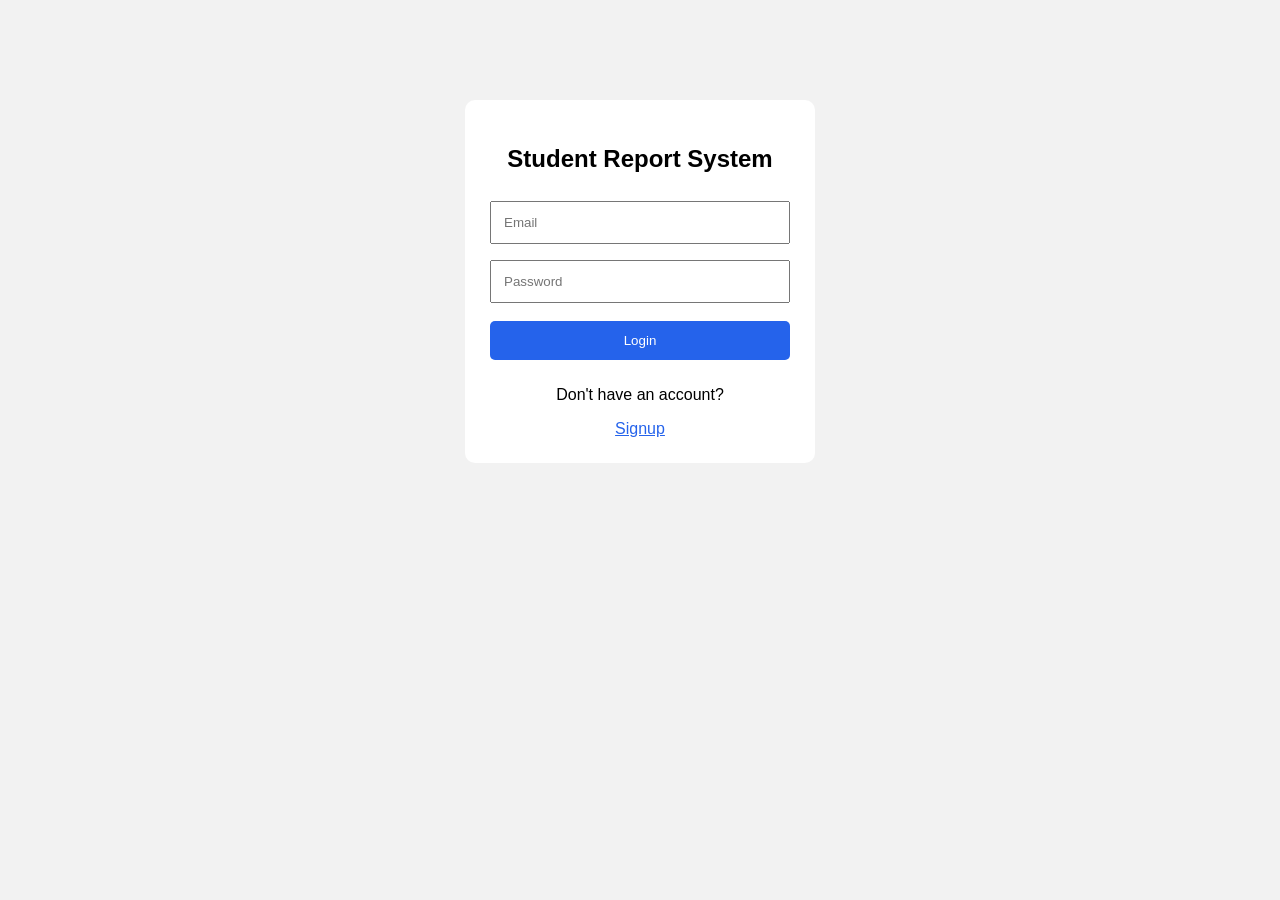
==== index.html @ a216a579 "done" ====
<!DOCTYPE html>
<html>
<head>
    <title>Student Report System</title>
    <link rel="stylesheet" href="style.css">
</head>
<body>

<div class="box">
    <h2>Student Report System</h2>

    <input type="email" id="loginEmail" placeholder="Email">
    <input type="password" id="loginPassword" placeholder="Password">

    <button onclick="login()">Login</button>

    <p>Don't have an account?</p>
    <a href="signup.html">Signup</a>
</div>

<script src="script.js"></script>
</body>
</html>
---- style.css ----
* {
    box-sizing: border-box;
}

body {
    margin: 0;
    font-family: Arial, sans-serif;
    background: #f2f2f2;
}

.box {
    width: 350px;
    margin: 100px auto;
    padding: 25px;
    background: white;
    text-align: center;
    border-radius: 10px;
}

.container {
    width: 80%;
    margin: 40px auto;
    padding: 25px;
    background: white;
    border-radius: 10px;
}

input,
select {
    width: 100%;
    padding: 12px;
    margin: 8px 0;
}

button {
    width: 100%;
    padding: 12px;
    margin: 10px 0;
    border: none;
    background: #2563eb;
    color: white;
    cursor: pointer;
    border-radius: 5px;
}

button:hover {
    background: #1d4ed8;
}

a {
    color: #2563eb;
}

.report {
    padding: 15px;
    margin: 10px 0;
    background: #f1f5f9;
    border-radius: 8px;
}
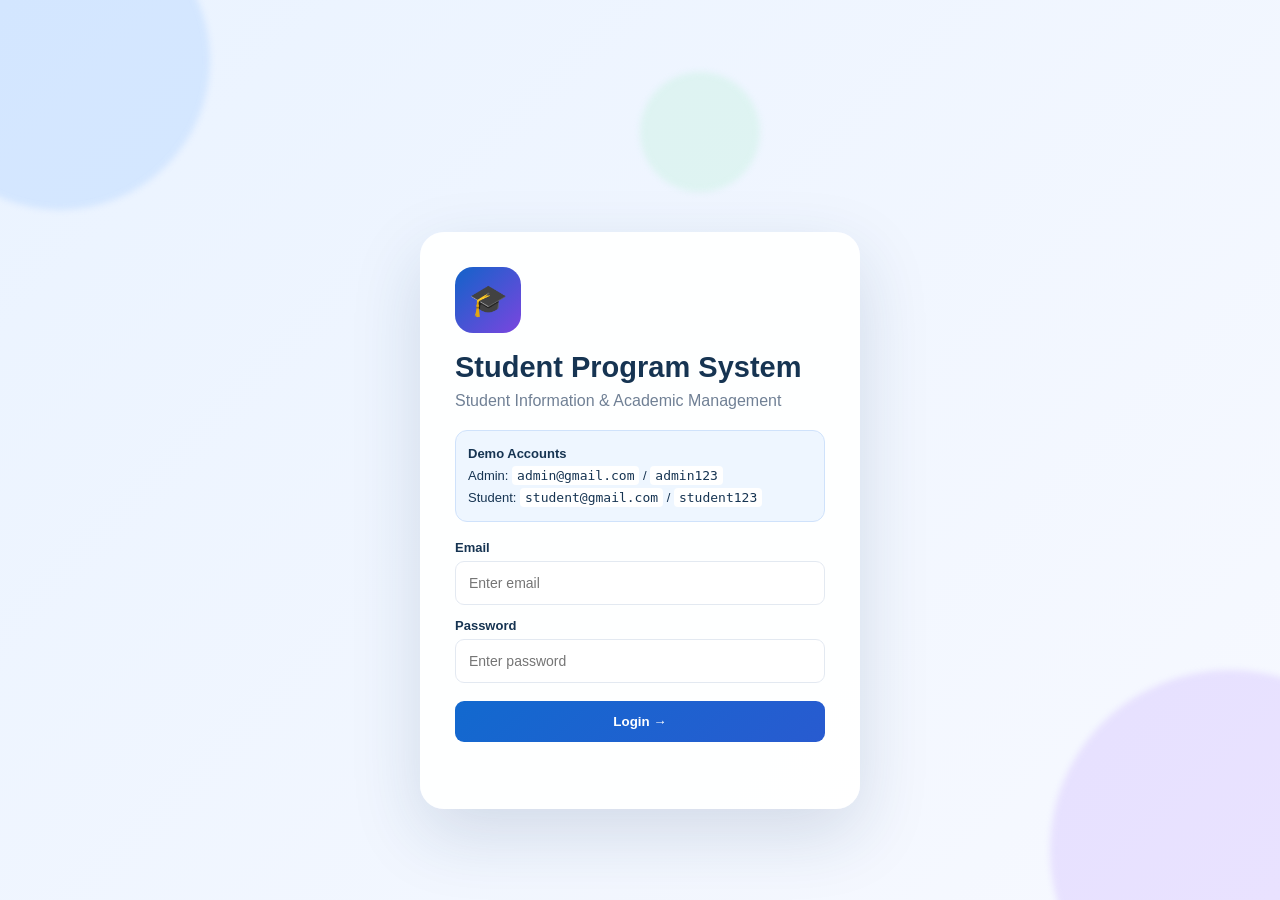
==== commit 31c08074: "Update Student Program System" ====
--- a/index.html
+++ b/index.html
@@ -1,23 +1,31 @@
 <!DOCTYPE html>
-<html>
+<html lang="en">
 <head>
-    <title>Student Report System</title>
-    <link rel="stylesheet" href="style.css">
+<meta charset="UTF-8">
+<meta name="viewport" content="width=device-width, initial-scale=1.0">
+<title>Student Program System</title>
+<link rel="stylesheet" href="style.css">
 </head>
-<body>
-
-<div class="box">
-    <h2>Student Report System</h2>
-
-    <input type="email" id="loginEmail" placeholder="Email">
-    <input type="password" id="loginPassword" placeholder="Password">
-
-    <button onclick="login()">Login</button>
-
-    <p>Don't have an account?</p>
-    <a href="signup.html">Signup</a>
+<body class="login-body">
+<div class="login-bg"><span></span><span></span><span></span></div>
+<div class="login-card">
+  <div class="logo-box">🎓</div>
+  <h1>Student Program System</h1>
+  <p class="sub">Student Information & Academic Management</p>
+  <div class="demo">
+    <b>Demo Accounts</b>
+    <div>Admin: <code>admin@gmail.com</code> / <code>admin123</code></div>
+    <div>Student: <code>student@gmail.com</code> / <code>student123</code></div>
+  </div>
+  <form id="loginForm">
+    <label>Email</label>
+    <input id="email" type="email" placeholder="Enter email" required>
+    <label>Password</label>
+    <input id="password" type="password" placeholder="Enter password" required>
+    <button class="btn primary full" type="submit">Login <span>→</span></button>
+  </form>
+  <div id="loginMsg" class="msg"></div>
 </div>
-
 <script src="script.js"></script>
 </body>
 </html>
--- a/style.css
+++ b/style.css
@@ -1,59 +1,8 @@
-* {
-    box-sizing: border-box;
-}
+*{box-sizing:border-box} :root{--nav:#082e5c;--nav2:#0b3d78;--blue:#1769d1;--light:#f4f7fb;--card:#fff;--text:#163452;--muted:#708095;--line:#e3e9f1;--green:#149c6d;--orange:#d99018;--red:#d84a4a;--shadow:0 8px 24px rgba(26,58,95,.08)}
+body{margin:0;font-family:Arial,Helvetica,sans-serif;background:var(--light);color:var(--text);overflow-x:hidden}.login-body{min-height:100vh;display:grid;place-items:center;background:linear-gradient(135deg,#eaf3ff,#f7f9ff);padding:20px}.login-bg span{position:fixed;border-radius:50%;filter:blur(3px);opacity:.45;animation:float 8s ease-in-out infinite}.login-bg span:nth-child(1){width:300px;height:300px;background:#b8d7ff;left:-90px;top:-90px}.login-bg span:nth-child(2){width:360px;height:360px;background:#d7c6ff;right:-130px;bottom:-130px;animation-delay:2s}.login-bg span:nth-child(3){width:120px;height:120px;background:#c9f2e2;left:50%;top:8%;animation-delay:4s}@keyframes float{50%{transform:translateY(-22px) scale(1.05)}}.login-card{width:min(440px,100%);padding:35px;border-radius:24px;background:rgba(255,255,255,.92);box-shadow:0 25px 70px rgba(30,62,100,.15);position:relative;animation:rise .7s ease}@keyframes rise{from{opacity:0;transform:translateY(25px)}to{opacity:1;transform:none}}.logo-box{width:66px;height:66px;border-radius:18px;background:linear-gradient(135deg,#1263c9,#7b45df);display:grid;place-items:center;color:#fff;font-size:31px;margin-bottom:18px}.login-card h1{margin:0;font-size:29px}.sub{color:var(--muted);margin:8px 0 20px}.demo{background:#eef6ff;border:1px solid #cfe2fb;padding:12px;border-radius:12px;font-size:13px;line-height:1.7;margin-bottom:18px}.demo code{background:#fff;padding:2px 5px;border-radius:4px}.login-card label{display:block;font-size:13px;font-weight:bold;margin:13px 0 6px}.login-card input{width:100%;padding:13px;border:1px solid var(--line);border-radius:9px;font-size:14px;outline:none}.login-card input:focus{border-color:#65a3e9;box-shadow:0 0 0 4px #dcecff}.btn{border:0;border-radius:9px;padding:13px 17px;font-weight:bold;cursor:pointer;transition:.2s}.btn:hover{transform:translateY(-2px)}.primary{color:white;background:linear-gradient(135deg,#1269cf,#285bd0)}.full{width:100%;margin-top:18px}.msg{min-height:20px;text-align:center;font-size:13px;font-weight:bold;margin-top:12px}.msg.error{color:var(--red)}.msg.ok{color:var(--green)}
 
-body {
-    margin: 0;
-    font-family: Arial, sans-serif;
-    background: #f2f2f2;
-}
+.app{display:flex;min-height:100vh}.sidebar{width:224px;background:linear-gradient(180deg,#0a376b,#082c56);color:#fff;position:fixed;left:0;top:0;bottom:0;z-index:20;box-shadow:5px 0 20px rgba(0,0,0,.08);display:flex;flex-direction:column}.side-brand{padding:18px 12px;border-bottom:1px solid rgba(255,255,255,.1);display:flex;gap:9px;align-items:center}.mini-logo{width:37px;height:37px;background:#fff;border-radius:10px;display:grid;place-items:center;font-size:19px}.side-brand b{font-size:15px;display:block}.side-brand small{font-size:9px;opacity:.7;letter-spacing:1px}.profile{padding:17px 12px;background:rgba(255,255,255,.04);display:flex;gap:10px;align-items:center}.avatar{width:43px;height:43px;background:#fff;color:#163d6d;border-radius:50%;display:grid;place-items:center;font-weight:bold}.profile b{display:block;font-size:13px}.profile small{opacity:.7;font-size:11px}.menu-label{font-size:9px;color:#9eb9d8;margin:17px 15px 7px;letter-spacing:.7px}.nav{margin:2px 6px;width:calc(100% - 12px);background:transparent;border:0;color:#e9f2fd;padding:11px 12px;text-align:left;border-radius:7px;cursor:pointer;font-size:14px;display:flex;gap:11px;align-items:center}.nav:hover,.nav.active{background:#15538f}.nav.active{box-shadow:inset 3px 0 #53a0ff}.side-bottom{margin-top:auto;padding-bottom:10px}.logout-side{color:#ffd3d3}.main{margin-left:224px;width:calc(100% - 224px);min-height:100vh}.topbar{height:78px;background:#fff;border-bottom:1px solid var(--line);display:flex;align-items:center;justify-content:space-between;padding:0 25px;position:sticky;top:0;z-index:10}.topbar h2{margin:0;font-size:21px}.topbar small{color:var(--muted);font-size:11px}.top-user{display:flex;align-items:center;gap:10px;font-size:14px}.top-avatar{width:34px;height:34px;border-radius:50%;background:#eef3f9;display:grid;place-items:center;color:#23466d;font-weight:bold}.bell{border:1px solid var(--line);background:#fff;padding:9px;border-radius:8px}.hamb{display:none}.content{padding:20px 25px 45px;animation:fade .4s ease}@keyframes fade{from{opacity:0;transform:translateY(7px)}to{opacity:1;transform:none}}.hero{background:linear-gradient(110deg,#0c3c76,#1768c7);color:#fff;border-radius:10px;padding:24px 27px;display:flex;justify-content:space-between;align-items:center;box-shadow:var(--shadow);margin-bottom:18px}.hero h1{margin:0 0 8px;font-size:25px}.hero p{margin:0;opacity:.82;font-size:13px}.hero-icon{font-size:55px;opacity:.85}.cards{display:grid;grid-template-columns:repeat(4,1fr);gap:14px;margin-bottom:18px}.stat{background:#fff;border:1px solid var(--line);border-radius:9px;padding:17px;box-shadow:var(--shadow);transition:.25s}.stat:hover{transform:translateY(-4px)}.stat .ico{font-size:22px}.stat b{display:block;font-size:25px;margin-top:8px}.stat small{color:var(--muted)}.grid{display:grid;grid-template-columns:2fr 1fr;gap:18px;margin-bottom:18px}.panel{background:#fff;border:1px solid var(--line);border-radius:9px;padding:18px;box-shadow:var(--shadow)}.panel-title{display:flex;justify-content:space-between;align-items:center;border-bottom:1px solid var(--line);padding-bottom:12px;margin-bottom:14px}.panel-title h3{margin:0;font-size:17px}.panel-title p{margin:4px 0 0;color:var(--muted);font-size:12px}.chart{height:230px;display:flex;align-items:flex-end;gap:16px;padding:20px 10px 5px;border-bottom:1px solid #dfe5ec}.bar-col{flex:1;height:100%;display:flex;align-items:flex-end;justify-content:center;position:relative}.bar{width:65%;background:#1769d1;border-radius:6px 6px 0 0;min-height:10px;animation:grow .8s ease}.bar-col label{position:absolute;bottom:-24px;color:#7c8795;font-size:11px}.bar-col em{position:absolute;top:-4px;font-size:11px;color:#64748b;font-style:normal}.notice{padding:13px;background:#f7faff;border-left:4px solid #1670d2;margin:9px 0;font-size:13px}.notice b{display:block;margin-bottom:5px}.notice span{color:#617084}.table-wrap{overflow:auto}.data-table{width:100%;border-collapse:collapse;font-size:13px}.data-table th{background:#f4f6f9;text-align:left;color:#566578;padding:12px}.data-table td{padding:12px;border-bottom:1px solid #edf0f4}.badge{padding:5px 10px;border-radius:20px;font-size:11px;font-weight:bold;background:#e5f6ee;color:#159263;display:inline-block}.badge.warn{background:#fff3d8;color:#a87312}.badge.red{background:#ffe3e3;color:#c13e3e}.subject-grid{display:grid;grid-template-columns:repeat(2,1fr);gap:12px}.subject{border:1px solid var(--line);border-radius:9px;padding:14px;transition:.2s}.subject:hover{transform:translateY(-3px);box-shadow:var(--shadow)}.subject b{display:block;margin-bottom:5px}.subject small{color:var(--muted)}.progress{height:7px;background:#e9eef5;border-radius:10px;margin-top:10px;overflow:hidden}.progress i{display:block;height:100%;background:#1769d1;border-radius:10px}.profile-grid{display:grid;grid-template-columns:1fr 1fr;gap:14px}.info{padding:15px;background:#f8fafc;border-radius:8px}.info small{display:block;color:var(--muted);margin-bottom:5px}.big-result{display:grid;grid-template-columns:repeat(3,1fr);gap:14px}.result-box{text-align:center;padding:22px;border-radius:10px;background:#f6f9fd}.result-box b{font-size:28px;display:block;color:#1769d1}.result-box span{color:var(--muted);font-size:12px}.search{padding:11px 12px;border:1px solid var(--line);border-radius:8px;outline:0;width:260px}.toolbar{display:flex;justify-content:space-between;gap:10px;align-items:center;margin-bottom:14px}.form-grid{display:grid;grid-template-columns:1fr 1fr;gap:12px}.form-group label{display:block;font-size:12px;font-weight:bold;margin-bottom:5px}.form-group input,.form-group select,.form-group textarea{width:100%;padding:11px;border:1px solid var(--line);border-radius:8px}.form-group.full{grid-column:1/-1}.actions{display:flex;gap:8px}.small-btn{padding:8px 11px;border:0;border-radius:7px;cursor:pointer;font-weight:bold}.blue{background:#e5f0ff;color:#1260b8}.red{background:#ffe6e6;color:#b73737}@keyframes grow{from{height:0}}
 
-.box {
-    width: 350px;
-    margin: 100px auto;
-    padding: 25px;
-    background: white;
-    text-align: center;
-    border-radius: 10px;
-}
-
-.container {
-    width: 80%;
-    margin: 40px auto;
-    padding: 25px;
-    background: white;
-    border-radius: 10px;
-}
-
-input,
-select {
-    width: 100%;
-    padding: 12px;
-    margin: 8px 0;
-}
-
-button {
-    width: 100%;
-    padding: 12px;
-    margin: 10px 0;
-    border: none;
-    background: #2563eb;
-    color: white;
-    cursor: pointer;
-    border-radius: 5px;
-}
-
-button:hover {
-    background: #1d4ed8;
-}
-
-a {
-    color: #2563eb;
-}
-
-.report {
-    padding: 15px;
-    margin: 10px 0;
-    background: #f1f5f9;
-    border-radius: 8px;
-}+body.dark{--light:#0d1726;--card:#142238;--text:#e9f1fb;--muted:#9eb0c7;--line:#263952}body.dark .topbar,body.dark .panel,body.dark .stat,body.dark .subject,body.dark .info,body.dark .login-card{background:#142238;color:#e9f1fb}body.dark .data-table th{background:#1b2b42}body.dark .notice,body.dark .result-box{background:#182b44}body.dark .top-avatar,body.dark .bell{background:#1a2a40;color:#fff}
+@media(max-width:900px){.sidebar{transform:translateX(-100%);transition:.25s}.sidebar.open{transform:none}.main{margin-left:0;width:100%}.hamb{display:block;border:0;background:#fff;font-size:21px;margin-right:12px}.topbar>div:first-of-type{margin-right:auto}.cards{grid-template-columns:repeat(2,1fr)}.grid{grid-template-columns:1fr}.content{padding:15px}.topbar{padding:0 15px}.top-user b,.bell{display:none}}
+@media(max-width:600px){.cards,.subject-grid,.profile-grid,.big-result,.form-grid{grid-template-columns:1fr}.hero-icon{display:none}.topbar h2{font-size:17px}.top-user{display:none}.toolbar{align-items:stretch;flex-direction:column}.search{width:100%}}
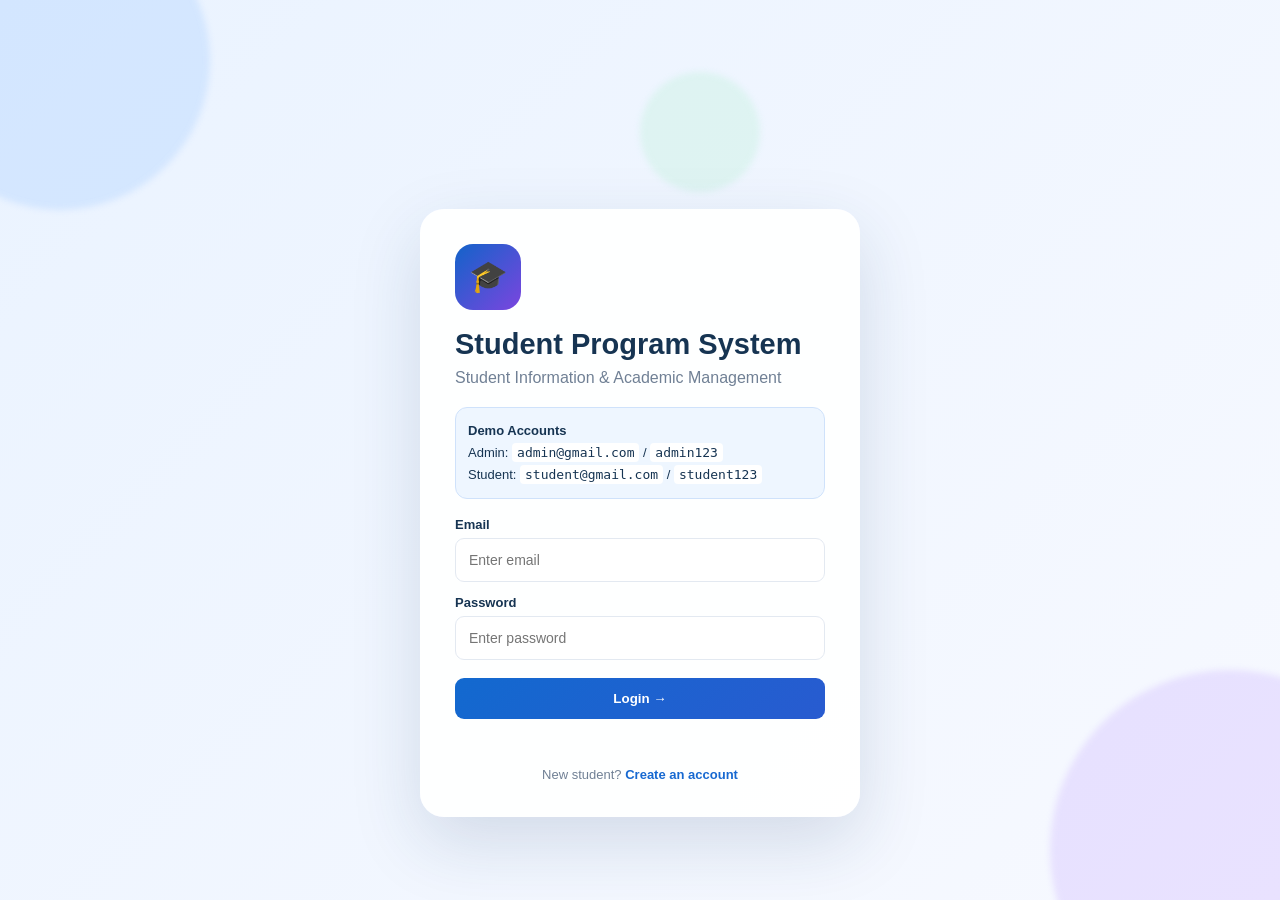
==== commit 4e621ba0: "dheggey" ====
--- a/index.html
+++ b/index.html
@@ -25,6 +25,7 @@
     <button class="btn primary full" type="submit">Login <span>→</span></button>
   </form>
   <div id="loginMsg" class="msg"></div>
+  <p class="register-link">New student? <a href="register.html">Create an account</a></p>
 </div>
 <script src="script.js"></script>
 </body>
--- a/style.css
+++ b/style.css
@@ -6,3 +6,6 @@
 body.dark{--light:#0d1726;--card:#142238;--text:#e9f1fb;--muted:#9eb0c7;--line:#263952}body.dark .topbar,body.dark .panel,body.dark .stat,body.dark .subject,body.dark .info,body.dark .login-card{background:#142238;color:#e9f1fb}body.dark .data-table th{background:#1b2b42}body.dark .notice,body.dark .result-box{background:#182b44}body.dark .top-avatar,body.dark .bell{background:#1a2a40;color:#fff}
 @media(max-width:900px){.sidebar{transform:translateX(-100%);transition:.25s}.sidebar.open{transform:none}.main{margin-left:0;width:100%}.hamb{display:block;border:0;background:#fff;font-size:21px;margin-right:12px}.topbar>div:first-of-type{margin-right:auto}.cards{grid-template-columns:repeat(2,1fr)}.grid{grid-template-columns:1fr}.content{padding:15px}.topbar{padding:0 15px}.top-user b,.bell{display:none}}
 @media(max-width:600px){.cards,.subject-grid,.profile-grid,.big-result,.form-grid{grid-template-columns:1fr}.hero-icon{display:none}.topbar h2{font-size:17px}.top-user{display:none}.toolbar{align-items:stretch;flex-direction:column}.search{width:100%}}
+
+.register-link{text-align:center;margin:16px 0 0;color:var(--muted);font-size:13px}.register-link a{color:#1769d1;font-weight:bold;text-decoration:none}.register-card{max-width:560px}.register-card .form-grid{margin-top:0}.register-card .form-group label{margin-top:13px}
+#toast{position:fixed;right:22px;bottom:22px;background:#163f6f;color:#fff;padding:12px 17px;border-radius:9px;box-shadow:0 10px 30px #0002;opacity:0;transform:translateY(15px);pointer-events:none;transition:.25s;z-index:99;font-size:13px}#toast.show{opacity:1;transform:none}
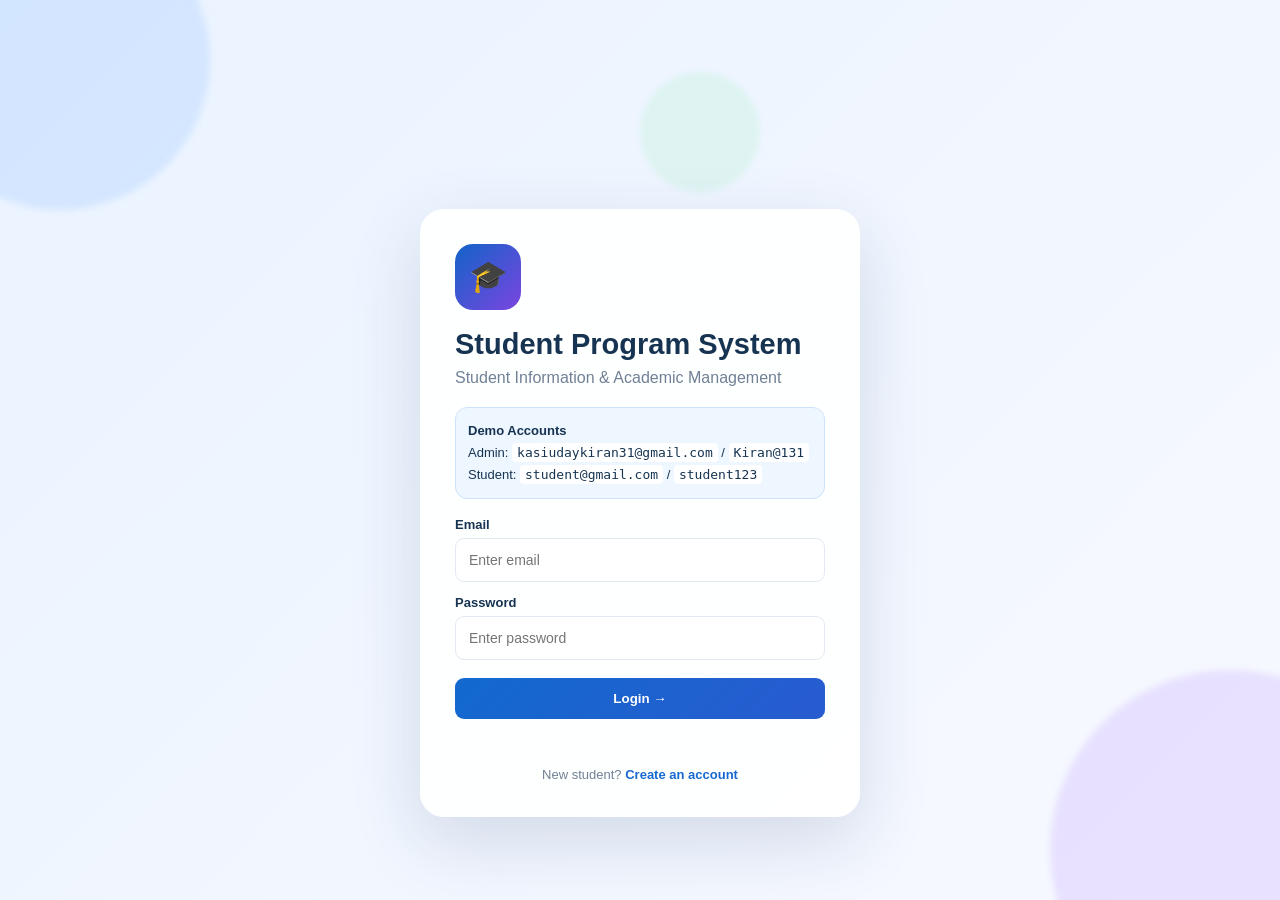
==== commit 3e122203: "hi" ====
--- a/index.html
+++ b/index.html
@@ -14,7 +14,7 @@
   <p class="sub">Student Information & Academic Management</p>
   <div class="demo">
     <b>Demo Accounts</b>
-    <div>Admin: <code>admin@gmail.com</code> / <code>admin123</code></div>
+    <div>Admin: <code>kasiudaykiran31@gmail.com</code> / <code>Kiran@131</code></div>
     <div>Student: <code>student@gmail.com</code> / <code>student123</code></div>
   </div>
   <form id="loginForm">
